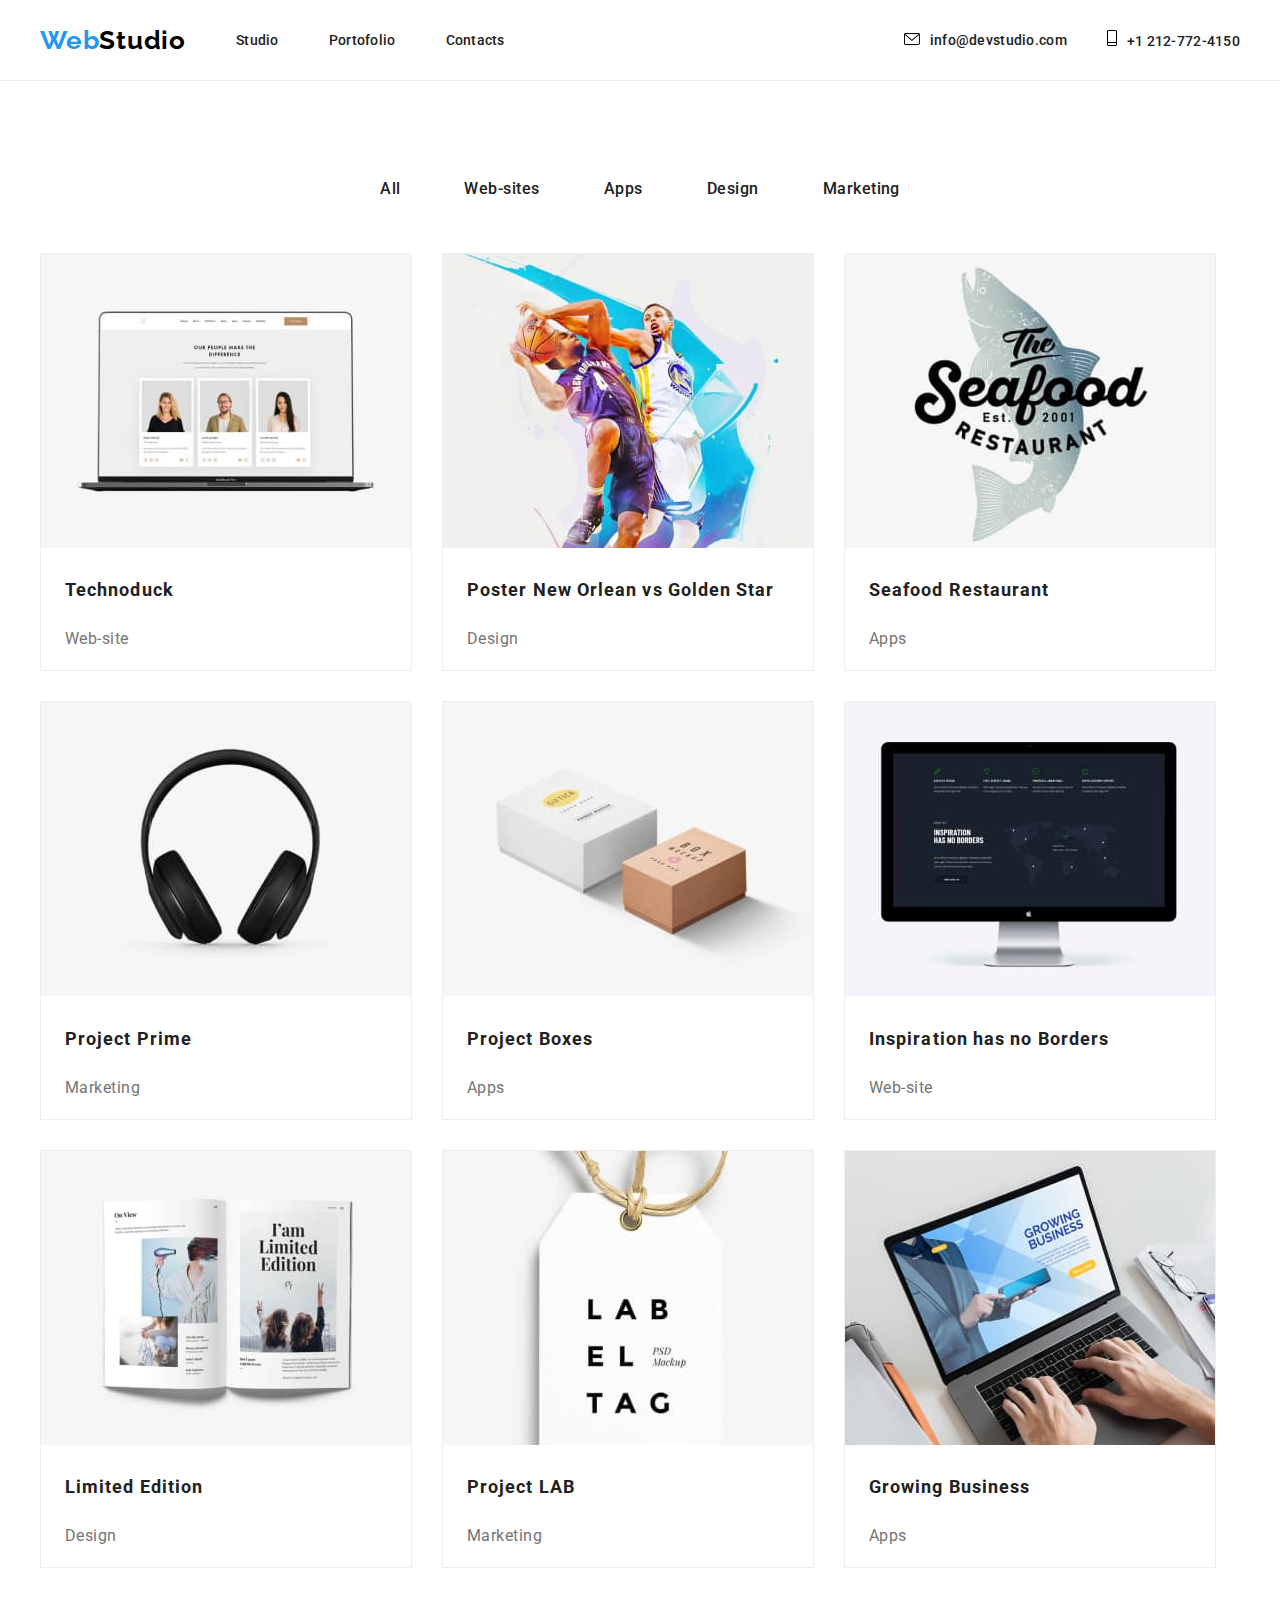
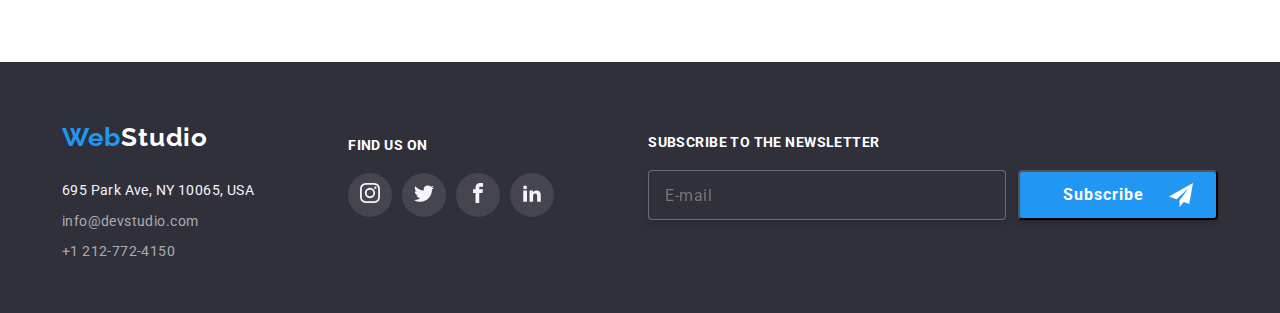
==== portofolio.html @ b328f58b "main" ====
<!DOCTYPE html>
<html>

<head lang="en">
  <meta charset="utf-8" />
  <title>Web Studio Homework Project</title>
  <link rel="stylesheet"
    href="https://cdnjs.cloudflare.com/ajax/libs/modern-normalize/1.0.0/modern-normalize.min.css" />
 <!-- <link rel="stylesheet" href="css/style.css" />-->
 <link rel="stylesheet" href="css/main.min.css" />
  <link rel="preconnect" href="https://fonts.googleapis.com">
  <link rel="preconnect" href="https://fonts.gstatic.com" crossorigin>
  <link href="https://fonts.googleapis.com/css2?family=Raleway:wght@700&family=Roboto:wght@400;500;700;900&display=swap"
    rel="stylesheet">
</head>

<body>
  <!--header section-->
  <header >
    <div class="header-container">
      <nav class="nav">       
        <ul class="navigation-list list">
          <li><a class="nav__web unstyled-link" href="https://www.edu.goit.global/ro/dashboard" target="_blank"
            rel="noreferrer noopener"><span class="color-web">Web</span><span class="color-studio-header">Studio</span>
          </a> </li>
          <li class="navigation-list__item "><a class=" navigation-list__item__style unstyled-link" href="index.html">Studio</a></li>
          <li class="navigation-list__item"><a class="curent-page navigation-list__item__style unstyled-link" href="portofolio.html">Portofolio</a></li>
          <li class="navigation-list__item"><a class="navigation-list__item__style unstyled-link" href="#">Contacts</a></li>
        </ul>
      </nav>
      <ul class="contacts list ">
        <li class="contacts__item"> <a class="contacts__link unstyled-link " href="mailto:info@devstudio.com"><svg class="contacts__svg" width="16" height="12">
              <use href="./images/icons.svg#icon-envelope-hover"></use>
            </svg>info@devstudio.com</a></li>
        <li class="contacts__item"><a class="contacts__link  unstyled-link" href="tel:+1212-772-4150"><svg class="contacts__svg" width="10" height="16">
              <use href="./images/icons.svg#icon-Vector"></use>
            </svg>+1 212-772-4150</a></li>
      </ul>
    </div>
  </header>
  <!--main section-->
  <main>
    <section class="cards"> 
      <ul class="button list">
        <li><button class="button__style" type="button"><span class="button__style__text">All</span></button>
        </li>
        <li><button class="button__style" type="button"><span class="button__style__text">Web-sites</span></button></li>
        <li><button class="button__style" type="button"><span class="button__style__text">Apps</span></button>
        </li>
        <li><button class="button__style" type="button"><span class="button__style__text">Design</span></button></li>
        <li><button class="button__style" type="button"><span class="button__style__text">Marketing</span></button></li>
      </ul>
      <ul class="cards-list list">
        <li class="card-box">
          <div class="card-box__img">
            <div class="overlay"><p>text</p></div>
          <img src="images/img(1).jpg" alt="Web site image"  /></div>          
          <h3 class="card-box__title">Technoduck</h3>
          <p class="card-box__search">Web-site</p>
        </li>
        <li class="card-box">
          <div class="card-box__img"><div class="overlay"><p>text</p></div>
          <img src="images/img(2).jpg" alt="Design image"  /></div>
          
          <h3 class="card-box__title">Poster New Orlean vs Golden Star</h3>
          <p class="card-box__search">Design</p>
        </li>
        <li class="card-box">
          <div class="card-box__img"><div class="overlay"><p>text</p></div>
          <img src="images/img(3).jpg" alt="App image" /></div>
          
          <h3 class="card-box__title">Seafood Restaurant</h3>
          <p class="card-box__search">Apps</p>
        </li>
        <li class="card-box">
          <div class="card-box__img"><div class="overlay"><p>text</p></div>
          <img src="images/img(4).jpg" alt="Marketing image" /></div>
          
          <h3 class="card-box__title">Project Prime</h3>
          <p class="card-box__search">Marketing</p>
        </li>
        <li class="card-box">
          <div class="card-box__img"><div class="overlay"><p>text</p></div>
          <img src="images/img(5).jpg" alt="App image" /></div>
          
          <h3 class="card-box__title">Project Boxes</h3>
          <p class="card-box__search">Apps</p>
        </li>
        <li class="card-box">
          <div class="card-box__img"><div class="overlay"><p>text</p></div>
          <img src="images/img(6).jpg" alt="Web site image"  /></div>
          
          <h3 class="card-box__title">Inspiration has no Borders</h3>
          <p class="card-box__search">Web-site</p>
        </li>
        <li class="card-box">
          <div class="card-box__img"><div class="overlay"><p>text</p></div>
          <img src="images/img(7).jpg" alt="Design image" /></div>
          
          <h3 class="card-box__title">Limited Edition</h3>
          <p class="card-box__search">Design</p>
        </li>
        <li class="card-box">
          <div class="card-box__img"><div class="overlay"><p>text</p></div>
          <img src="images/img(8).jpg" alt="Marketing image" /></div>
          
          <h3 class="card-box__title">Project LAB</h3>
          <p class="card-box__search">Marketing</p>
        </li>
        <li class="card-box">
          <div class="card-box__img"><div class="overlay"><p>text</p></div>
          <img src="images/img(9).jpg" alt="App image" /></div>
          
          <h3 class="card-box__title">Growing Business</h3>
          <p class="card-box__search">Apps</p>
        </li>
      </ul>
    </section>
    
  </main>
  <!--footer section-->
  <footer>
    <div class="footer">
      <div class="bottom-page">
        <a class="web-link-footer unstyled-link " href="https://www.edu.goit.global/ro/dashboard" target="_blank"
          rel="noreferrer noopener"><span class="color-web">Web</span><span class="color-studio-footer">Studio</span>
        </a>
        <address>
          <ul class="adress list">
            <li>
              <a class="adress__link unstyled-link"
                href="https://www.google.com/maps/place/695+Park+Ave,+New+York,+NY+10065,+Statele+Unite+ale+Americii/@40.7689034,-73.9672143,17z/data=!3m1!4b1!4m5!3m4!1s0x89c258ebe8836e8f:0xa007c44e7c4aa0eb!8m2!3d40.7688994!4d-73.9650256"
                target="_blank" rel="noreferrer noopener">695 Park Ave, NY 10065, USA
              </a>
            </li>
            <li>
              <a class="adress__contact-link unstyled-link" href="mailto:info@devstudio.com">info@devstudio.com</a>
            </li>
            <li><a class="adress__contact-link unstyled-link" href="tel:+1212-772-4150">+1 212-772-4150</a></li>
          </ul>
        </address>
      </div>
      <div class="find">
        <h3 class="find__title">FIND US ON</h3>
        <ul class=" social-media-footer list">
          <li class="social-media__icon social-media--icon-footer">
            <a href="#">
              <svg width="20" height="20" class="icon-color-footer">
                <use href="./images/icons.svg#icon-instagram"></use>
              </svg>
            </a>
          </li>
          <li class="social-media__icon social-media--icon-footer">
            <a href="#">
              <svg class="icon-color-footer" width="20" height="20">
                <use href="./images/icons.svg#icon-twitter"></use>
              </svg>
            </a>
          </li>
          <li class="social-media__icon social-media--icon-footer">
            <a href="#">
              <svg class="icon-color-footer" width="20" height="20">
                <use href="./images/icons.svg#icon-facebook"></use>
              </svg>
            </a>
          </li>
          <li class="social-media__icon social-media--icon-footer">
            <a href="#">
              <svg class="icon-color-footer " width="20" height="20">
                <use href="./images/icons.svg#icon-linkedin2"></use>
              </svg>
            </a>
          </li>
        </ul>
      </div>
      <div class="form-container">
        <form name="subscribe-form" class="footer-form">
          <label class="form-container__email">
            Subscribe to the newsletter
            <input class="form-container__email__input" type="text" name="E-mail" placeholder="E-mail">
          </label>
        </form>
        <button class="subscribe-button" type="submit">Subscribe <svg width="24" height="24">
            <use href="./images/icons.svg#icon-icon-send"></use>
          </svg></button>
      </div>
    </div>
  </footer>
</body>

</html>
---- css/style.css ----
:root {
  --text-color-bleu: #2196f3;
  --text-color-black: #212121;
  --text-color-gray: #757575;
  --background-white: #f5f4fa;
  --background-gray: #2f303a;
  --white-color: #ffffff;
}
body {
  font-family: "Roboto";
  font-style: normal;
  color: var(--text-color-black);
  margin: 0px;
  padding: 0px;
}

h1,
h2,
h3,
ul {
  padding: 0px;
  margin: 0px;
}

.list {
  list-style: none;
}

.unstyled-link {
  text-decoration: none;
}


/* header section */

.nav__web,
.web-link-footer {
  font-family: "Raleway";
  
  font-weight: 700;
  font-size: 26px;
  line-height: 31px;
  letter-spacing: 0.03em;
}
.nav__web{
  margin-right: 93px;
}
.color-web {
  color: var(--text-color-bleu);
}

.color-studio-header {
  color: rgba(0, 0, 0, 1);
}

.nav-list,
.navigation-list,
.contacts-list {
  display: flex;
  align-items: center;
}
.web-link-header {
  margin-right: 93px;
}
.navigation-list {
  position: relative;
  gap: 50px;
  flex-grow: 1;
}

.contacts-list {
  gap: 40px;
  margin-left: auto;
}

.contacts-list li a svg {
  margin-right: 10px;
}

.nav__list-item  a:hover
 {
  color: #2196f3;
  padding-bottom: 24px;
  border-bottom: 4px solid #2196f3;
  border-radius: 2px;
}

.nav__list-item ,
.contacts__link {
  font-weight: 500;
  font-size: 14px;
  line-height: 16px;
  letter-spacing: 0.02em;
  color: var(--text-color-black);
  transition: fill, color 250ms cubic-bezier(0.4, 0, 0.2, 1);
}

.contacts__link {
  color: var(--text-color-gray);
}

.contacts__link:hover,
.contacts__link:focus,
.contacts-list li:hover {
  color: var(--text-color-bleu);
  fill: var(--text-color-bleu);
}
 
.curent-page {
  padding-bottom: 24px;
  border-bottom: 4px solid #2196f3;
  border-radius: 2px;
}

.header-container {
  display: flex;
  position: relative;
  box-sizing: border-box;
  width: 1200px;
  height: 80px;
  background: var(--white-color);
  margin: auto;
}

header {
  border-bottom: 1px solid #ececec;
}

.modal {
  display: flex;
  background: rgba(0, 0, 0, 0.2);
  position: fixed;
  width: 100%;
  height: 100%;
  margin-top: 0px;
  z-index: 99;
  align-items: center;
  justify-content: center;
  opacity: 1;
  transition: opacity 250ms cubic-bezier(0.4, 0, 0.2, 1);
}

.modal__div {
  position: relative;
  width: 528px;
  height: 581px;
  background: #ffffff;
  box-shadow: 0px 1px 3px rgba(0, 0, 0, 0.12), 0px 1px 1px rgba(0, 0, 0, 0.14),
    0px 2px 1px rgba(0, 0, 0, 0.2);
  border-radius: 4px;
  z-index: 99;
  padding: 40px;
}

.is-hidden {
  visibility: hidden;
  opacity: 0;
  
}
.modal__button {
  position: absolute;
  display: flex;
  align-items: center;
  justify-content: center;
  top: 8px;
  right: 8px;
  width: 30px;
  height: 30px;
  background: #ffffff;
  border: 1px solid rgba(0, 0, 0, 0.1);
  border-radius: 50%; 
 
}
 
.modal__button:hover{
  border-color:var(--text-color-bleu);
  fill:var(--text-color-bleu);
  cursor: pointer;
}

.modal__button button {
  background: white;
  border: none;
}

.modal__title {
  font-weight: 700;
  font-size: $size2;
  line-height: 23px;
  text-align: center;
  letter-spacing: 0.03em;
  color: #212121;
}

.form-contact {
  display: flex;
  flex-direction: column;
  gap: 10px;
  margin-top: 12px;
  
}

.form__item {
  position: relative;
  display: flex;
  gap: 4px;
  flex-direction: column;
  font-weight: 400;
  font-size: 12px;
  line-height: 14px;
  letter-spacing: 0.01em;
  color: #757575;
  
}


.form__input:focus +.form__svg,
.form__input:focus,
.form__textarea:focus
{
  cursor: pointer; 
  border-color:var(--text-color-bleu);
  fill: var(--text-color-bleu);  
}

.form__input {
  outline: none;
  width: 448px;
  height: 40px;
  border: 1px solid rgba(33, 33, 33, 0.2);
  border-radius: 4px;
  padding-left: 35px;
  transition: border-color 250ms cubic-bezier(0.4, 0, 0.2, 1) ;
  cursor: default;
}
 
.form__svg {
  position: absolute;
  top: 30px;
  left: 15px;
  transition: fill 250ms cubic-bezier(0.4, 0, 0.2, 1) ; 
  fill: black;
}

.form__textarea {
  outline: none;
  font-family: "Roboto";
  font-style: normal;
  font-weight: 400;
  font-size: 12px;
  line-height: 14px;
  letter-spacing: 0.01em;
  color: rgba(117, 117, 117, 0.5);
  padding: 12px 16px 12px 16px;
  border: 1px solid rgba(33, 33, 33, 0.2);
  border-radius: 4px;
  width: 448px;
  height: 1$size2;
  resize: none;
  transition: border-color 250ms cubic-bezier(0.4, 0, 0.2, 1) ;
  cursor: default;
}
.checkbox-label {
  display: flex;
  gap:8px;
  align-items: center;
  margin: 10px 0px 20px 0px;
  font-family: "Roboto";
  font-style: normal;
  font-weight: 400;
  font-size: 14px;
  line-height: 24px;
  letter-spacing: 0.03em;
  color: #757575;
}
.checkbox-label a {
  color: rgba(33, 150, 243, 1);
}
.form-contact input[type="checkbox"]{
  display: none;
}
.replace__checkbox{
  display: flex;
  width: 16px;
  height: 15px;
  border-radius: 2px;
  border:2px solid  var(--text-color-black);
}
.form-contact input[type="checkbox"]:checked + .replace__checkbox{
  width: 16px;
  height: 15px;
  background-color:  var(--text-color-bleu);
  border-radius: 2px;
  border: none;
}

.submit-button {
  width: 200px;
  height: 50px;
  font-family: "Roboto";
  font-style: normal;
  font-weight: 700;
  font-size: 16px;
  line-height: 30px;
  display: flex;
  align-items: center;
  justify-content: center;
  letter-spacing: 0.06em;
  color: #ffffff;
  background: #2196f3;
  border: none;
  box-shadow: 0px 4px 4px rgba(0, 0, 0, 0.15);
  border-radius: 4px;
  margin: auto;
}




.cards {
  display: flex;
  box-sizing: border-box;
  width: 1200px;
  justify-content: center;
  flex-direction: column;
  margin: auto;
}

.button-list {
  display: flex;
  justify-content: center;
  margin: 94px 0 50px 0;
  gap: 8px;
}

.cards-list {
  display: flex;
  flex-wrap: wrap;
  gap: 30px;
  margin-bottom: 94px;
}

.cards-list li img {
  width: 370px;
  height: 294px;
}

.card-box {
  background: #ffffff;
  border: 1px solid #eeeeee;
  transition: box-shadow 250ms cubic-bezier(0.4, 0, 0.2, 1);
}
.card__img {
  position: relative;
  overflow: hidden;
}

.overlay {
  display: flex;
  align-items: center;
  justify-content: center;
  background: rgba(33, 150, 243, 0.9);
  height: 294px;
  width: 370px;
  position: absolute;
  transform: translateY(102%);
  transition: transform 250ms linear;
}

.card-box:hover .overlay {
  transform: translateY(0px);
}

.card-box:hover {
  cursor: pointer;
  border: 1px solid #eeeeee;
  box-shadow: 0px 1px 1px rgba(0, 0, 0, 0.12), 0px 4px 4px rgba(0, 0, 0, 0.06),
    1px 4px 6px rgba(0, 0, 0, 0.16);
}

.card__title {
  font-weight: 700;
  font-size: 18px;
  line-height: 36px;
  letter-spacing: 0.06em;
  color: #212121;
  margin: 20px 0 4px 24px;
}

.card__search {
  font-weight: 400;
  font-size: 16px;
  line-height: 30px;
  letter-spacing: 0.03em;
  color: #757575;
  margin-left: 24px;
}

/* diferent style for index*/
/*title section*/
.title-section {
  display: flex;
  box-sizing: border-box;
  flex-direction: column;
  height: 600px;
  margin: auto;
  justify-content: center;
  align-items: center;
  background: linear-gradient(rgba(0, 0, 0, 0.4), rgba(0, 0, 0, 0.4)),
    url("../images/background.jpg") no-repeat;
  background-size: cover;
}

.title__block {
  width: 696px;
  height: 1$size2;
  font-weight: 900;
  font-size: 44px;
  line-height: 60px;
  text-align: center;
  letter-spacing: 0.06em;
  text-transform: uppercase;
  color: var(--white-color);
  margin-bottom: 30px;
  font-family: "Roboto";
  font-style: normal;
}

.button-request {
  width: 200px;
  height: 50px;
  background: var(--text-color-bleu);
  box-shadow: 0px 4px 4px rgba(0, 0, 0, 0.15);
  border-radius: 4px;
  border: 0px;
}

.button-request span {
  font-weight: 700;
  font-size: 16px;
  line-height: 30px;
  letter-spacing: 0.06em;
  color: var(--white-color);
}

/*skills section*/
.skills__title {
  width: 270px;
  height: 16px;
  font-weight: 700;
  font-size: 14px;
  line-height: 16px;
  letter-spacing: 0.03em;
  text-transform: uppercase;
  color: #212121;
  margin-bottom: 10px;
}

.skills__description {
  width: 270px;
  height: 75px;
  font-weight: 400;
  font-size: 14px;
  line-height: 24px;
  letter-spacing: 0.03em;
  color: #757575;
}

.skills-list {
  display: flex;
  box-sizing: border-box;
  justify-content: center;
  gap: 30px;
  margin-top: 94px;
  background: var(--white-color);
}

.skills__icons {
  display: flex;
  box-sizing: border-box;
  width: 270px;
  height: 1$size2;
  background: var(--background-white);
  border-radius: 4px;
  align-items: center;
  justify-content: center;
  margin-bottom: 30px;
}

/*we do*/
.subtitle-section {
  font-weight: 700;
  font-size: 36px;
  line-height: 42px;
  text-align: center;
  letter-spacing: 0.03em;
  color: #212121;
  margin-bottom: 50px;
  margin-top: 94px;
}

.services {
  display: flex;
  flex-direction: column;
  box-sizing: border-box;
  width: 1200px;
  justify-items: center;
  margin: auto;
}

.team-list,
.services-list {
  display: flex;
  flex-direction: row;
  justify-content: center;
  gap: 30px;
  margin-bottom: 94px;
}

.services-list__item {
  position: relative;
}

.services-list__type {
  font-family: "Roboto";
  font-style: normal;
  font-weight: 700;
  font-size: 14px;
  line-height: 16px;
  text-align: center;
  letter-spacing: 0.03em;
  text-transform: uppercase;
  color: white;
}

.services-list__box {
  display: flex;
  position: absolute;
  top: 224px;
  width: 100%;
  height: 70px;
  background: rgba(47, 48, 58, 0.8);
  justify-content: center;
  align-items: center;
}

/*our team*/
.team {
  display: flex;
  box-sizing: border-box;
  height: 648px;
  flex-direction: column;
  background: var(--background-white);
  justify-content: center;
}

.team__person {
  font-weight: 500;
  font-size: 16px;
  line-height: 19px;
  text-align: center;
  letter-spacing: 0.03em;
  margin: 30px 0px 10px 0px;
}

.team__function{
  font-weight: 400;
  font-size: 16px;
  line-height: 19px;
  text-align: center;
  letter-spacing: 0.03em;
  color: #757575;
}
.social-media {
  display: flex;
  box-sizing: border-box;
  justify-content: center;
  margin-top: 16px;
  margin-bottom: 30px;
}
.social-media__list {
  display: flex;
  gap: 10px;
}
.social-media__icon__color {
  fill: #afb1b8;
  transition: fill 250ms cubic-bezier(0.4, 0, 0.2, 1);
}

.social-media__icon {
  display: flex;
  width: 44px;
  height: 44px;
  border-radius: 50%;
  align-items: center;
  justify-content: center;
  background-color: var(--white-color);
  transition: background-color 250ms cubic-bezier(0.4, 0, 0.2, 1);
}
.social-media__icon__color:hover,
.social-media__icon:hover {
  fill: var(--white-color);
  background: var(--text-color-bleu);
}
.team-card {
  box-sizing: border-box;
  background: #ffffff;
  box-shadow: 0px 1px 3px rgba(0, 0, 0, 0.12), 0px 1px 1px rgba(0, 0, 0, 0.14),
    0px 2px 1px rgba(0, 0, 0, 0.2);
  border-radius: 0px 0px 4px 4px;
}
/*regular customers*/
.customers {
  display: flex;
  box-sizing: border-box;
  flex-direction: column;
  align-items: center;
  justify-items: center;
  gap: 50px;
  margin-bottom: 94px;
}

.customers-icons {
  display: flex;
  gap: 30px;
}
.customers__list {
  display: flex;
  width: 170px;
  height: 92px;
  border: 1px solid #afb1b8;
  border-radius: 4px;
  align-items: center;
  justify-content: center;
}

.customers-icon__color {
  fill: #afb1b8;
  transition: fill 250ms cubic-bezier(0.4, 0, 0.2, 1);
}

.customers__list:hover {
  border: 1px solid #2196f3;
  cursor: pointer;
}

.customers-icon__color:hover {
  fill: var(--text-color-bleu);
}

.icon-customers-list {
  fill: #2196f3;
}

/*button section*/
.button__style {
  background-color: var(--background-white);
  border: none;
  border-radius: 4px;
  transition: background-color, 250ms cubic-bezier(0.4, 0, 0.2, 1);
}

.button__text {
  font-family: "Roboto";
  font-style: normal;
  font-weight: 500;
  font-size: 16px;
  line-height: 26px;
  text-align: center;
  letter-spacing: 0.03em;
  padding: 6px 22px 6px 22px;
  color: #212121;
  transition: color, 250ms cubic-bezier(0.4, 0, 0.2, 1);
}

.button__style:hover {
  cursor: pointer;
  background-color: var(--text-color-bleu);
  box-shadow: 0px 3px 1px rgba(0, 0, 0, 0.1), 0px 1px 2px rgba(0, 0, 0, 0.08),
    0px 2px 2px rgba(0, 0, 0, 0.12);
  border-radius: 4px;
}

.button__style:hover > .button__text {
  color: var(--background-white);
}

/* image section */
.card__title {
  font-weight: 700;
  font-size: 18px;
  line-height: 36px;
  letter-spacing: 0.06em;
}

.card__search {
  font-size: 16px;
  line-height: 30px;
  letter-spacing: 0.03em;
  color: var(--text-color-gray);
}

/* footer section */
footer {
  background-color: #2f303a;
}

.bottom-page {
  display: flex;
  flex-direction: column;
  height: 251px;
}

.color-studio-footer,
.adress__link {
  color: var(--background-white);
}

.adress__link {
  font-style: normal;
  font-size: 14px;
  line-height: 16px;
  letter-spacing: 0.03em;
}

.contact__link {
  font-style: normal;
  font-size: 14px;
  line-height: 16px;
  letter-spacing: 0.03em;
  color: #ffffff99;
}

.web-link-footer {
  margin: 60px 0px 28px 0px;
}

.adress {
  display: flex;
  flex-direction: column;
  gap: 12px;
}

.footer {
  display: flex;
  position: relative;
  box-sizing: border-box;
  gap: 94px;
  justify-content: center;
}

.find-container {
  display: flex;
  flex-direction: column;
  gap: $size2;
  justify-content: left;
  margin: 75px 0px 96px 0px;
}
.find__title {
  font-weight: 700;
  font-size: 14px;
  line-height: 16px;
  letter-spacing: 0.03em;
  text-transform: uppercase;
  color: #ffffff;
}
.social-media-footer {
  display: flex;
  gap: 10px;
}

.social-media--icon-footer {
  background: rgba(255, 255, 255, 0.1);
  transition: background, 250ms cubic-bezier(0.4, 0, 0.2, 1);
}

.icon-color-footer {
  fill: var(--white-color);
}

.form-container {
  display: flex;
  gap: 12px;
}
.subscribe-button {
  margin-left: 0px;
}
.footer__email {
  display: flex;
  flex-direction: column;
  gap: $size2;
  margin-top: 72px;
  font-family: "Roboto";
  font-style: normal;
  font-weight: 700;
  font-size: 14px;
  line-height: 16px;
  letter-spacing: 0.03em;
  text-transform: uppercase;
  color: #ffffff;
}
.footer__input {
  width: 358px;
  height: 50px;
  font-family: "Roboto";
  font-style: normal;
  font-weight: 400;
  font-size: 16px;
  line-height: $size2;
  display: flex;
  align-items: center;
  letter-spacing: 0.03em;
  color: rgba(255, 255, 255, 0.6);
  background: #2f303a;
  border: 1px solid rgba(255, 255, 255, 0.3);
  filter: drop-shadow(0px 4px 4px rgba(0, 0, 0, 0.15));
  border-radius: 4px;
  padding: 16px;
  transition: border 250ms cubic-bezier(0.4, 0, 0.2, 1);
}   

.footer__input:hover,
.footer__input:focus
{
  border: 2px solid rgb(6, 100, 241);
  cursor: pointer;
}

.subscribe-button {
  display: flex;
  gap: 25px;
  align-items: center;
  width: 200px;
  height: 50px;
  margin-top: 108px;
  background: #2196f3;
  box-shadow: 0px 4px 4px rgba(0, 0, 0, 0.15);
  border-radius: 4px;
  font-family: "Roboto";
  font-style: normal;
  font-weight: 700;
  font-size: 16px;
  line-height: 30px;
  text-align: center;
  letter-spacing: 0.06em;
  color: #ffffff;
  padding-left: 43px;
  transition: box-shadow 2s cubic-bezier(0.4, 0, 0.2, 1);
}

.subscribe-button:hover{
  cursor: pointer;
  box-shadow: 4px 6px 8px rgba(248, 6, 6, 0.15);
}
---- css/main.min.css ----
.header-container{display:flex;height:80px;background:#fff;justify-content:space-between}.nav__web{font-family:"Raleway";font-style:normal;font-weight:700;font-size:26px;line-height:31px;letter-spacing:.03em}.color-web{color:#2196f3}.color-studio-header{color:#000}.nav,.navigation-list,.contacts{display:flex;align-items:center}.navigation-list{gap:50px}.navigation-list__item a:hover{color:#2196f3;padding-bottom:24px;border-bottom:4px solid #2196f3;border-radius:2px}.contacts{gap:40px}.contacts__svg{margin-right:10px}.contacts__link{color:#212121}.contacts__link:hover,.contacts__link__item:hover{color:#2196f3;fill:#2196f3}.navigation-list__item__style,.contacts__link{font-weight:500;font-size:14px;line-height:16px;letter-spacing:.02em;color:#212121;transition:fill,color 250ms cubic-bezier(0.4, 0, 0.2, 1)}.curent-page::after{content:"";padding-bottom:24px;border-bottom:4px solid #2196f3;border-radius:2px}header{border-bottom:1px solid #ececec}.modal{display:flex;background:rgba(0,0,0,.2);position:fixed;width:100%;height:100%;margin-top:0px;z-index:99;align-items:center;justify-content:center;opacity:1;transition:opacity 250ms cubic-bezier(0.4, 0, 0.2, 1)}.modal__div{position:relative;width:528px;height:581px;background:#fff;box-shadow:0px 1px 3px rgba(0,0,0,.12),0px 1px 1px rgba(0,0,0,.14),0px 2px 1px rgba(0,0,0,.2);border-radius:4px;z-index:99;padding:40px}.modal__title{font-weight:700;font-size:20px;line-height:23px;text-align:center;letter-spacing:.03em;color:#212121}.modal__button{position:absolute;display:flex;align-items:center;justify-content:center;top:8px;right:8px;width:30px;height:30px;background:#fff;border:1px solid rgba(0,0,0,.1);border-radius:50%}.modal__button:hover{border-color:#2196f3;fill:#2196f3;cursor:pointer}.modal__close{background:#fff;border:none}.is-hidden{visibility:hidden;opacity:0}.form{display:flex;flex-direction:column;gap:10px;margin-top:12px}.form__item{position:relative;display:flex;gap:4px;flex-direction:column;font-weight:400;font-size:12px;line-height:14px;letter-spacing:.01em;color:#2f303a}.form__input:focus+.form__svg,.form__input:focus,.form__textarea:focus{cursor:pointer;border-color:#2196f3;fill:#2196f3}.form__input{outline:none;width:448px;height:40px;border:1px solid rgba(33,33,33,.2);border-radius:4px;padding-left:35px;transition:border-color 250ms cubic-bezier(0.4, 0, 0.2, 1);cursor:default}.form__svg{position:absolute;top:30px;left:15px;transition:fill 250ms cubic-bezier(0.4, 0, 0.2, 1);fill:#000}.form__textarea{outline:none;font-family:"Roboto";font-weight:400;font-size:12px;line-height:14px;letter-spacing:.01em;color:rgba(117,117,117,.5);padding:12px 16px 12px 16px;border:1px solid rgba(33,33,33,.2);border-radius:4px;width:448px;height:1 50px;resize:none;transition:border-color 250ms cubic-bezier(0.4, 0, 0.2, 1);cursor:default}.checkbox-label{display:flex;gap:8px;align-items:center;margin:10px 0px 20px 0px;font-weight:400;font-size:14px;line-height:24px;letter-spacing:.03em;color:#2f303a}.checkbox-label__link{color:#2196f3}.checkbox-label__input[type=checkbox]{display:none}.checkbox-label__replace{display:flex;width:16px;height:15px;border-radius:2px;border:2px solid #212121}.checkbox-label__input[type=checkbox]:checked+.checkbox-label__replace{width:16px;height:15px;background-color:#2196f3;border-radius:2px;border:none}.submit-button{width:200px;height:50px;font-weight:700;font-size:16px;line-height:30px;display:flex;align-items:center;justify-content:center;letter-spacing:.06em;color:#fff;background:#2196f3;border:none;box-shadow:0px 4px 4px rgba(0,0,0,.15);border-radius:4px;margin:auto}.title-section-background{display:flex;background:linear-gradient(rgba(0, 0, 0, 0.4), rgba(0, 0, 0, 0.4)),url("../images/background.jpg") no-repeat;background-size:cover;height:600px;align-items:center}.title-section{display:flex;flex-direction:column;align-items:center;gap:30px;align-items:center}.title-section__block{width:696px;font-weight:900;font-size:44px;line-height:60px;text-align:center;letter-spacing:.06em;text-transform:uppercase;color:#fff}.button-request{width:200px;height:50px;background:#2196f3;box-shadow:0px 4px 4px rgba(0,0,0,.15);border-radius:4px;border:0px}.button-request span{font-weight:700;font-size:16px;line-height:30px;letter-spacing:.06em;color:#fff}.skills{display:flex;justify-content:center;gap:30px;margin-top:94px;background:#fff}.skills__title{width:270px;height:16px;font-weight:700;font-size:14px;line-height:16px;letter-spacing:.03em;text-transform:uppercase;color:#212121;margin-bottom:10px}.skills__description{width:270px;height:75px;font-weight:400;font-size:14px;line-height:24px;letter-spacing:.03em;color:#2f303a}.skills__icons{display:flex;width:270px;height:120px;background:#f5f4fa;border-radius:4px;align-items:center;justify-content:center;margin-bottom:30px}.subtitle-section{font-weight:700;font-size:36px;line-height:42px;text-align:center;letter-spacing:.03em;color:#212121;margin-bottom:50px;margin-top:94px}.services-list{display:flex;flex-direction:row;justify-content:center;gap:30px;margin-bottom:94px}.services-list__item{position:relative}.services-list__type{font-weight:700;font-size:14px;line-height:16px;text-align:center;letter-spacing:.03em;text-transform:uppercase;color:#fff}.services-list__box{display:flex;position:absolute;top:224px;width:100%;height:70px;background:rgba(47,48,58,.8);justify-content:center;align-items:center}.our-team{display:flex;height:648px;flex-direction:column;background:#f5f4fa;justify-content:center}.team{display:flex;flex-direction:row;justify-content:center;gap:30px;margin-bottom:94px}.team__card{background:#fff;box-shadow:0px 1px 3px rgba(0,0,0,.12),0px 1px 1px rgba(0,0,0,.14),0px 2px 1px rgba(0,0,0,.2);border-radius:0px 0px 4px 4px}.team__card__person{font-weight:500;font-size:16px;line-height:19px;text-align:center;letter-spacing:.03em;margin:30px 0px 10px 0px}.team__card__function{font-weight:400;font-size:16px;line-height:19px;text-align:center;letter-spacing:.03em;color:#2f303a}.social-media{display:flex;justify-content:center;margin-top:16px;margin-bottom:30px}.social-media__list{display:flex;gap:10px}.social-media__icon{display:flex;width:44px;height:44px;border-radius:50%;align-items:center;justify-content:center;background-color:#fff;transition:background-color 250ms cubic-bezier(0.4, 0, 0.2, 1)}.social-media__icon__color{fill:#afb1b8;transition:fill 250ms cubic-bezier(0.4, 0, 0.2, 1)}.social-media__icon__color:hover,.social-media__icon:hover{fill:#fff;background:#2196f3}.customers-section{display:flex;flex-direction:column;align-items:center;justify-items:center;gap:50px;margin-bottom:94px}.customers{display:flex;gap:30px}.customers__list{display:flex;width:170px;height:92px;border:1px solid #afb1b8;border-radius:4px;align-items:center;justify-content:center}.customers__icon{fill:#afb1b8;transition:fill 250ms cubic-bezier(0.4, 0, 0.2, 1)}.customers__list:hover{border:1px solid #2196f3;cursor:pointer}.customers .customers__icon:hover{fill:#2196f3}footer{background-color:#2f303a}.footer{display:flex;position:relative;gap:94px;justify-content:center}.bottom-page{display:flex;flex-direction:column;height:251px}.web-link-footer{font-family:"Raleway";font-weight:700;font-size:26px;line-height:31px;letter-spacing:.03em;margin:60px 0px 28px 0px}.color-studio-footer,.adress__link{color:#fff}.adress{display:flex;flex-direction:column;gap:12px}.adress__link{font-style:normal;font-size:14px;line-height:16px;letter-spacing:.03em;color:#f5f4fa}.adress__contact-link{font-style:normal;font-size:14px;line-height:16px;letter-spacing:.03em;color:rgba(255,255,255,.6)}.find{display:flex;flex-direction:column;gap:20px;justify-content:left;margin:75px 0px 96px 0px}.find__title{font-weight:700;font-size:14px;line-height:16px;letter-spacing:.03em;text-transform:uppercase;color:#fff}.social-media-footer{display:flex;gap:10px}.social-media--icon-footer{background:rgba(255,255,255,.1);transition:background,250ms cubic-bezier(0.4, 0, 0.2, 1)}.icon-color-footer{fill:#f5f4fa}.form-container{display:flex;gap:12px}.form-container__email{display:flex;flex-direction:column;gap:20px;margin-top:72px;font-weight:700;font-size:14px;line-height:16px;letter-spacing:.03em;text-transform:uppercase;color:#fff}.form-container__email__input{width:358px;height:50px;font-weight:400;font-size:16px;line-height:20px;display:flex;align-items:center;letter-spacing:.03em;color:rgba(255,255,255,.6);background:#2f303a;border:1px solid rgba(255,255,255,.3);filter:drop-shadow(0px 4px 4px rgba(0, 0, 0, 0.15));border-radius:4px;padding:16px;transition:border 250ms cubic-bezier(0.4, 0, 0.2, 1)}.form-container__email__input:hover{border:2px solid #0664f1;cursor:pointer}.subscribe-button{display:flex;gap:25px;align-items:center;width:200px;height:50px;margin-left:0px;margin-top:108px;background:#2196f3;box-shadow:0px 4px 4px rgba(0,0,0,.15);border-radius:4px;font-weight:700;font-size:16px;line-height:30px;text-align:center;letter-spacing:.06em;color:#fff;padding-left:43px;transition:box-shadow 250ms cubic-bezier(0.4, 0, 0.2, 1)}.subscribe-button:hover{cursor:pointer;box-shadow:4px 6px 8px rgba(248,6,6,.15)}.cards{display:flex;box-sizing:border-box;width:1200px;justify-content:center;flex-direction:column;margin:auto}.button{display:flex;justify-content:center;margin:94px 0 50px 0;gap:8px}.button__style{background-color:#fff;border:none;border-radius:4px;transition:background-color,250ms cubic-bezier(0.4, 0, 0.2, 1)}.button__style__text{font-weight:500;font-size:16px;line-height:26px;text-align:center;letter-spacing:.03em;padding:6px 22px 6px 22px;color:#212121;transition:color,250ms cubic-bezier(0.4, 0, 0.2, 1)}.button__style:hover{cursor:pointer;background-color:#2196f3;box-shadow:0px 3px 1px rgba(0,0,0,.1),0px 1px 2px rgba(0,0,0,.08),0px 2px 2px rgba(0,0,0,.12);border-radius:4px}.button .button__style:hover>.button__style__text{color:#fff}.cards-list{display:flex;flex-wrap:wrap;gap:30px;margin-bottom:94px}.cards-list li img{width:370px;height:294px}.card-box{background:#fff;border:1px solid #eee;transition:box-shadow 250ms cubic-bezier(0.4, 0, 0.2, 1)}.card-box__img{position:relative;overflow:hidden}.card-box__title{font-weight:700;font-size:18px;line-height:36px;letter-spacing:.06em;color:#212121;margin:20px 0 4px 24px}.card-box__search{font-weight:400;font-size:16px;line-height:30px;letter-spacing:.03em;color:#757575;margin-left:24px}.overlay{display:flex;align-items:center;justify-content:center;background:rgba(33,150,243,.9);height:294px;width:370px;position:absolute;transform:translateY(102%);transition:transform 250ms linear}.card-box:hover .overlay{transform:translateY(0px)}.card-box:hover{cursor:pointer;border:1px solid #eee;box-shadow:0px 1px 1px rgba(0,0,0,.12),0px 4px 4px rgba(0,0,0,.06),1px 4px 6px rgba(0,0,0,.16)}body{font-family:"Roboto";font-style:normal;color:#212121;margin:0px;padding:0px}h1,h2,h3,ul{padding:0px;margin:0px}.list{list-style:none}.unstyled-link{text-decoration:none}.header-container,.title-section,.skills-section,.services,.our-team,.customers-section,.footer{width:1200px;margin:0 auto}/*# sourceMappingURL=main.min.css.map */
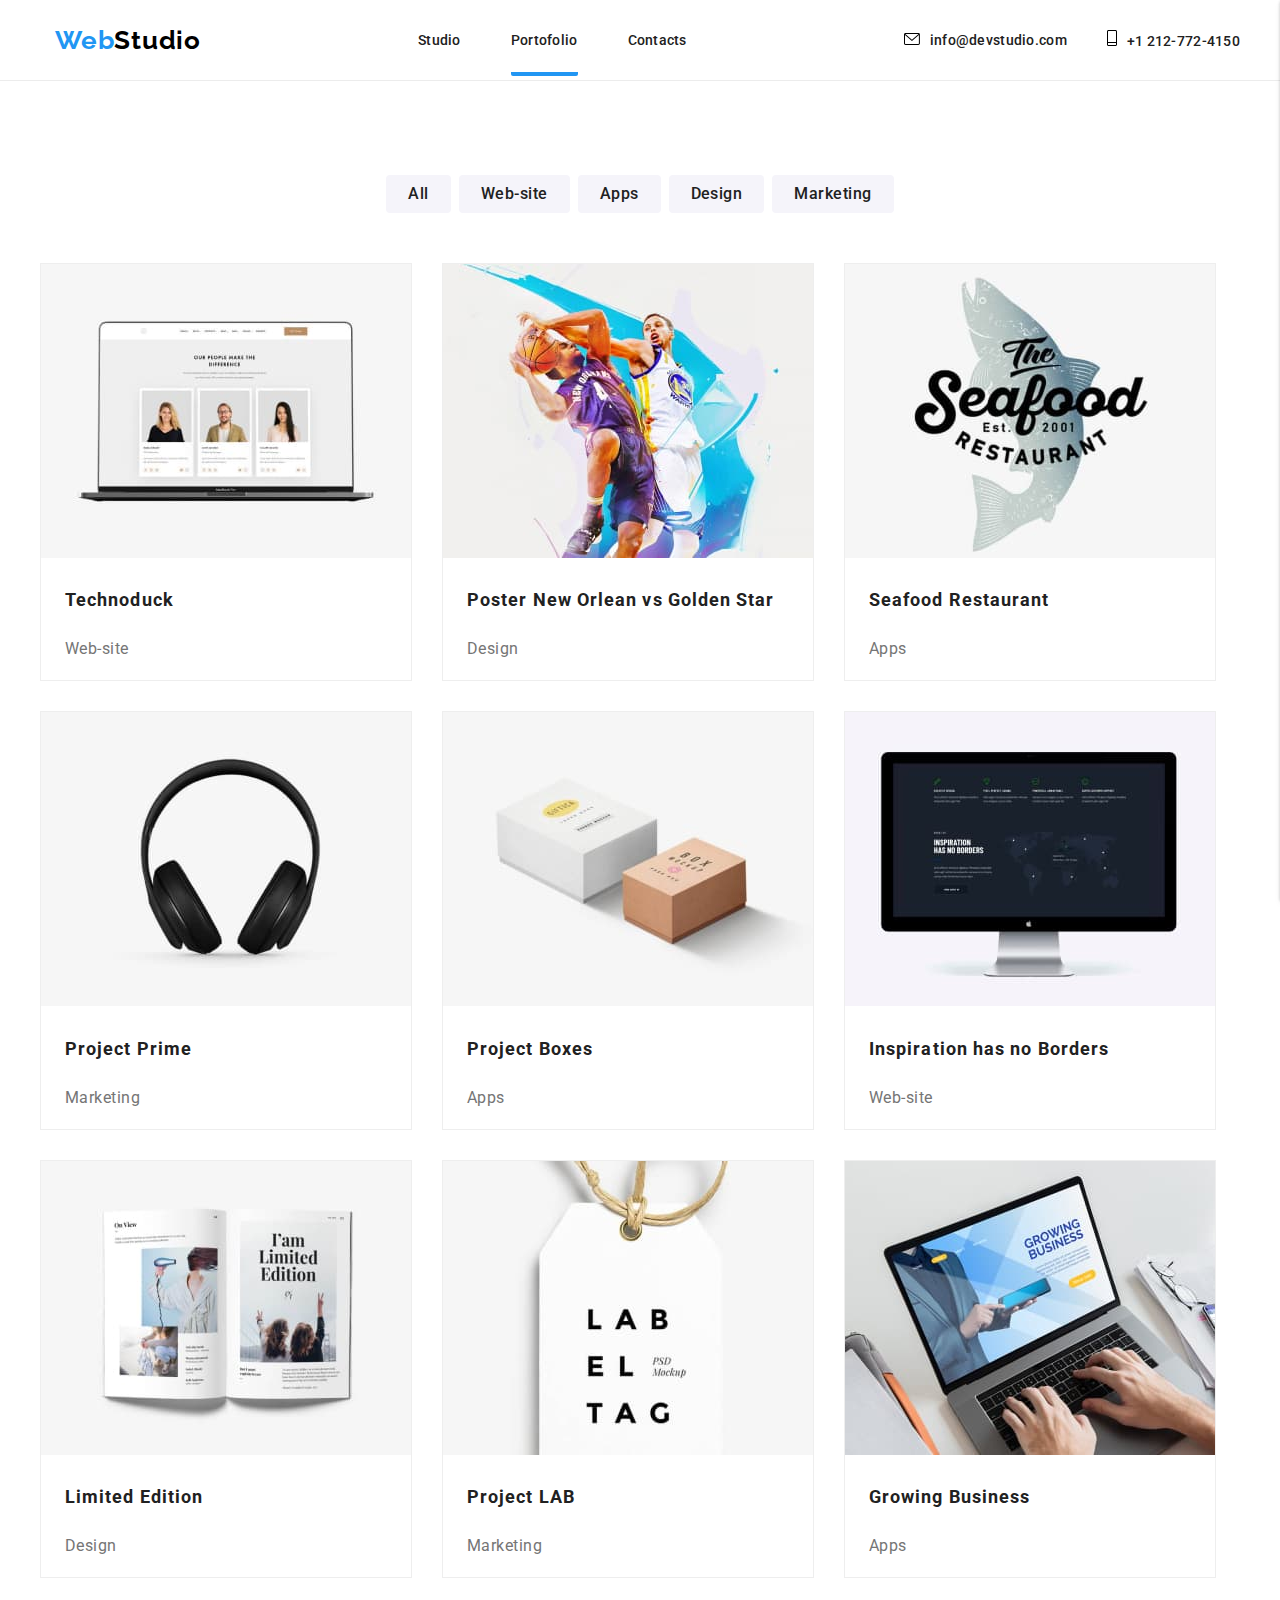
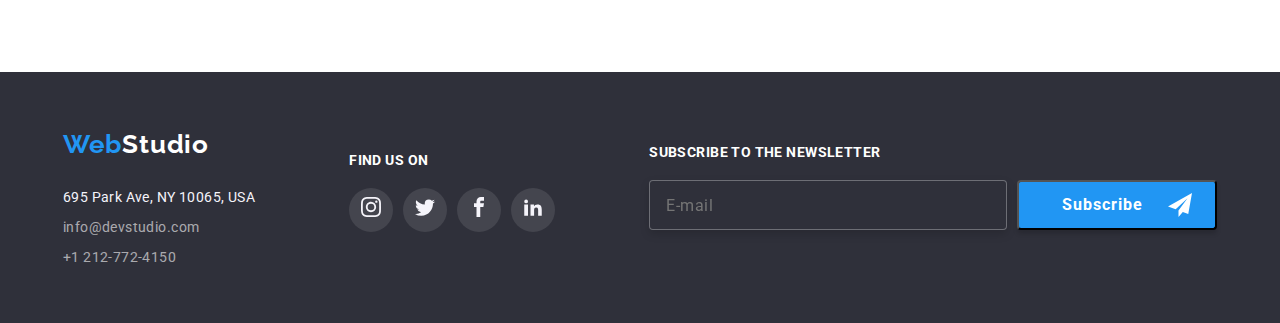
==== commit a1eded72: "main" ====
--- a/portofolio.html
+++ b/portofolio.html
@@ -3,48 +3,61 @@
 
 <head lang="en">
   <meta charset="utf-8" />
+  <meta name="viewport" content="width=device-width, initial-scale=1.0" />
   <title>Web Studio Homework Project</title>
   <link rel="stylesheet"
     href="https://cdnjs.cloudflare.com/ajax/libs/modern-normalize/1.0.0/modern-normalize.min.css" />
- <!-- <link rel="stylesheet" href="css/style.css" />-->
- <link rel="stylesheet" href="css/main.min.css" />
+  <!-- <link rel="stylesheet" href="css/style.css" />-->
+  <link rel="stylesheet" href="css/main.min.css" />
   <link rel="preconnect" href="https://fonts.googleapis.com">
   <link rel="preconnect" href="https://fonts.gstatic.com" crossorigin>
   <link href="https://fonts.googleapis.com/css2?family=Raleway:wght@700&family=Roboto:wght@400;500;700;900&display=swap"
     rel="stylesheet">
 </head>
 
-<body>
+<body class="portofolio-page">
   <!--header section-->
-  <header >
+  <header>
     <div class="header-container">
-      <nav class="nav">       
+      <a class="nav__web unstyled-link" href="https://www.edu.goit.global/ro/dashboard" target="_blank"
+        rel="noreferrer noopener"><span class="color-web">Web</span><span class="color-studio-header">Studio</span>
+      </a>
+      <nav class="nav menu">
         <ul class="navigation-list list">
-          <li><a class="nav__web unstyled-link" href="https://www.edu.goit.global/ro/dashboard" target="_blank"
-            rel="noreferrer noopener"><span class="color-web">Web</span><span class="color-studio-header">Studio</span>
-          </a> </li>
-          <li class="navigation-list__item "><a class=" navigation-list__item__style unstyled-link" href="index.html">Studio</a></li>
-          <li class="navigation-list__item"><a class="curent-page navigation-list__item__style unstyled-link" href="portofolio.html">Portofolio</a></li>
-          <li class="navigation-list__item"><a class="navigation-list__item__style unstyled-link" href="#">Contacts</a></li>
+          <li class="navigation-list__item "><a class=" navigation-list__item__style unstyled-link"
+              href="index.html">Studio</a></li>
+          <li class="navigation-list__item"><a class="curent-page navigation-list__item__style unstyled-link"
+              href="portofolio.html">Portofolio</a></li>
+          <li class="navigation-list__item"><a class="navigation-list__item__style unstyled-link" href="#">Contacts</a>
+          </li>
         </ul>
       </nav>
-      <ul class="contacts list ">
-        <li class="contacts__item"> <a class="contacts__link unstyled-link " href="mailto:info@devstudio.com"><svg class="contacts__svg" width="16" height="12">
+      <ul class="contacts list menu">
+        <li class="contacts__item"> <a class="contacts__link unstyled-link " href="mailto:info@devstudio.com"><svg
+              class="contacts__svg" width="16" height="12">
               <use href="./images/icons.svg#icon-envelope-hover"></use>
             </svg>info@devstudio.com</a></li>
-        <li class="contacts__item"><a class="contacts__link  unstyled-link" href="tel:+1212-772-4150"><svg class="contacts__svg" width="10" height="16">
+        <li class="contacts__item"><a class="contacts__link  unstyled-link" href="tel:+1212-772-4150"><svg
+              class="contacts__svg" width="10" height="16">
               <use href="./images/icons.svg#icon-Vector"></use>
             </svg>+1 212-772-4150</a></li>
       </ul>
+      <button class="menu-toggle js-open-menu" aria-expanded="false" aria-controls="mobile-menu">
+        <svg width="24" height="24" fill="currentColor" viewBox="0 0 20 20" xmlns="http://www.w3.org/2000/svg">
+          <path fill-rule="evenodd"
+            d="M3 5a1 1 0 011-1h12a1 1 0 110 2H4a1 1 0 01-1-1zM3 10a1 1 0 011-1h12a1 1 0 110 2H4a1 1 0 01-1-1zM3 15a1 1 0 011-1h12a1 1 0 110 2H4a1 1 0 01-1-1z"
+            clip-rule="evenodd"></path>
+        </svg>
+      </button>
     </div>
   </header>
   <!--main section-->
   <main>
-    <section class="cards"> 
+    <section class="cards">
       <ul class="button list">
         <li><button class="button__style" type="button"><span class="button__style__text">All</span></button>
         </li>
-        <li><button class="button__style" type="button"><span class="button__style__text">Web-sites</span></button></li>
+        <li><button class="button__style" type="button"><span class="button__style__text">Web-site</span></button></li>
         <li><button class="button__style" type="button"><span class="button__style__text">Apps</span></button>
         </li>
         <li><button class="button__style" type="button"><span class="button__style__text">Design</span></button></li>
@@ -53,71 +66,138 @@
       <ul class="cards-list list">
         <li class="card-box">
           <div class="card-box__img">
-            <div class="overlay"><p>text</p></div>
-          <img src="images/img(1).jpg" alt="Web site image"  /></div>          
+            <div class="overlay">
+              <p>text</p>
+            </div>
+            <img class="img__size" src="images/img(1).jpg" alt="Web site image" />
+          </div>
           <h3 class="card-box__title">Technoduck</h3>
           <p class="card-box__search">Web-site</p>
         </li>
         <li class="card-box">
-          <div class="card-box__img"><div class="overlay"><p>text</p></div>
-          <img src="images/img(2).jpg" alt="Design image"  /></div>
-          
+          <div class="card-box__img">
+            <div class="overlay">
+              <p>text</p>
+            </div>
+            <img class="img__size" src="images/img(2).jpg" alt="Design image" />
+          </div>
+
           <h3 class="card-box__title">Poster New Orlean vs Golden Star</h3>
           <p class="card-box__search">Design</p>
         </li>
         <li class="card-box">
-          <div class="card-box__img"><div class="overlay"><p>text</p></div>
-          <img src="images/img(3).jpg" alt="App image" /></div>
-          
+          <div class="card-box__img">
+            <div class="overlay">
+              <p>text</p>
+            </div>
+            <img class="img__size" src="images/img(3).jpg" alt="App image" />
+          </div>
+
           <h3 class="card-box__title">Seafood Restaurant</h3>
           <p class="card-box__search">Apps</p>
         </li>
         <li class="card-box">
-          <div class="card-box__img"><div class="overlay"><p>text</p></div>
-          <img src="images/img(4).jpg" alt="Marketing image" /></div>
-          
+          <div class="card-box__img">
+            <div class="overlay">
+              <p>text</p>
+            </div>
+            <img class="img__size" src="images/img(4).jpg" alt="Marketing image" />
+          </div>
+
           <h3 class="card-box__title">Project Prime</h3>
           <p class="card-box__search">Marketing</p>
         </li>
         <li class="card-box">
-          <div class="card-box__img"><div class="overlay"><p>text</p></div>
-          <img src="images/img(5).jpg" alt="App image" /></div>
-          
+          <div class="card-box__img">
+            <div class="overlay">
+              <p>text</p>
+            </div>
+            <img class="img__size" src="images/img(5).jpg" alt="App image" />
+          </div>
+
           <h3 class="card-box__title">Project Boxes</h3>
           <p class="card-box__search">Apps</p>
         </li>
         <li class="card-box">
-          <div class="card-box__img"><div class="overlay"><p>text</p></div>
-          <img src="images/img(6).jpg" alt="Web site image"  /></div>
-          
+          <div class="card-box__img">
+            <div class="overlay">
+              <p>text</p>
+            </div>
+            <img class="img__size" src="images/img(6).jpg" alt="Web site image" />
+          </div>
+
           <h3 class="card-box__title">Inspiration has no Borders</h3>
           <p class="card-box__search">Web-site</p>
         </li>
         <li class="card-box">
-          <div class="card-box__img"><div class="overlay"><p>text</p></div>
-          <img src="images/img(7).jpg" alt="Design image" /></div>
-          
+          <div class="card-box__img">
+            <div class="overlay">
+              <p>text</p>
+            </div>
+            <img class="img__size" src="images/img(7).jpg" alt="Design image" />
+          </div>
+
           <h3 class="card-box__title">Limited Edition</h3>
           <p class="card-box__search">Design</p>
         </li>
         <li class="card-box">
-          <div class="card-box__img"><div class="overlay"><p>text</p></div>
-          <img src="images/img(8).jpg" alt="Marketing image" /></div>
-          
+          <div class="card-box__img">
+            <div class="overlay">
+              <p>text</p>
+            </div>
+            <img class="img__size" src="images/img(8).jpg" alt="Marketing image" />
+          </div>
+
           <h3 class="card-box__title">Project LAB</h3>
           <p class="card-box__search">Marketing</p>
         </li>
         <li class="card-box">
-          <div class="card-box__img"><div class="overlay"><p>text</p></div>
-          <img src="images/img(9).jpg" alt="App image" /></div>
-          
+          <div class="card-box__img">
+            <div class="overlay">
+              <p>text</p>
+            </div>
+            <img class="img__size" src="images/img(9).jpg" alt="App image" />
+          </div>
+
           <h3 class="card-box__title">Growing Business</h3>
           <p class="card-box__search">Apps</p>
         </li>
       </ul>
     </section>
-    
   </main>
+  <div class="menu-container js-menu-container" id="mobile-menu">
+    <button class="menu-toggle js-close-menu">
+      <svg fill="currentColor" viewBox="0 0 20 20" xmlns="http://www.w3.org/2000/svg" width="24" height="24">
+        <path fill-rule="evenodd"
+          d="M4.293 4.293a1 1 0 011.414 0L10 8.586l4.293-4.293a1 1 0 111.414 1.414L11.414 10l4.293 4.293a1 1 0 01-1.414 1.414L10 11.414l-4.293 4.293a1 1 0 01-1.414-1.414L8.586 10 4.293 5.707a1 1 0 010-1.414z"
+          clip-rule="evenodd"></path>
+      </svg>
+    </button>
+
+    <ul class="mobile-list list">
+      <li class="mobile-list__item "><a class="unstyled-link" href="index.html">Studio</a>
+      </li>
+      <li class="mobile-list__item"><a class="unstyled-link" href="portofolio.html">Portofolio</a></li>
+      <li class="mobile-list__item"><a class=" unstyled-link" href="#">Contacts</a>
+      </li>
+    </ul>
+
+    <ul class="mobile-contacts list ">
+      <li class="mobile-contacts__item"> <a class=" unstyled-link "
+          href="mailto:info@devstudio.com">info@devstudio.com</a></li>
+      <li class="mobile-contacts__item"><a class=" unstyled-link" href="tel:+1212-772-4150">+1 212-772-4150</a></li>
+    </ul>
+    <ul class="mobile-media list">
+      <li class="mobile-media__item"><a class=" mobile-media__item__link unstyled-link" href="#">Instagram</a><span>
+        </span></li>
+      <li class="mobile-media__item"><a class=" mobile-media__item__link unstyled-link" href="#">Twitter</a><span>
+        </span></li>
+      <li class="mobile-media__item"><a class=" mobile-media__item__link unstyled-link" href="#">Facebook</a><span>
+        </span></li>
+      <li class="mobile-media__item"><a class=" mobile-media__item__link unstyled-link" href="#">Linkedln</a>
+      </li>
+    </ul>
+  </div>
   <!--footer section-->
   <footer>
     <div class="footer">
@@ -186,6 +266,7 @@
       </div>
     </div>
   </footer>
+  <script src="./js/mobile-menu.js"></script>
 </body>
 
 </html>--- a/css/main.min.css
+++ b/css/main.min.css
@@ -1 +1 @@
-.header-container{display:flex;height:80px;background:#fff;justify-content:space-between}.nav__web{font-family:"Raleway";font-style:normal;font-weight:700;font-size:26px;line-height:31px;letter-spacing:.03em}.color-web{color:#2196f3}.color-studio-header{color:#000}.nav,.navigation-list,.contacts{display:flex;align-items:center}.navigation-list{gap:50px}.navigation-list__item a:hover{color:#2196f3;padding-bottom:24px;border-bottom:4px solid #2196f3;border-radius:2px}.contacts{gap:40px}.contacts__svg{margin-right:10px}.contacts__link{color:#212121}.contacts__link:hover,.contacts__link__item:hover{color:#2196f3;fill:#2196f3}.navigation-list__item__style,.contacts__link{font-weight:500;font-size:14px;line-height:16px;letter-spacing:.02em;color:#212121;transition:fill,color 250ms cubic-bezier(0.4, 0, 0.2, 1)}.curent-page::after{content:"";padding-bottom:24px;border-bottom:4px solid #2196f3;border-radius:2px}header{border-bottom:1px solid #ececec}.modal{display:flex;background:rgba(0,0,0,.2);position:fixed;width:100%;height:100%;margin-top:0px;z-index:99;align-items:center;justify-content:center;opacity:1;transition:opacity 250ms cubic-bezier(0.4, 0, 0.2, 1)}.modal__div{position:relative;width:528px;height:581px;background:#fff;box-shadow:0px 1px 3px rgba(0,0,0,.12),0px 1px 1px rgba(0,0,0,.14),0px 2px 1px rgba(0,0,0,.2);border-radius:4px;z-index:99;padding:40px}.modal__title{font-weight:700;font-size:20px;line-height:23px;text-align:center;letter-spacing:.03em;color:#212121}.modal__button{position:absolute;display:flex;align-items:center;justify-content:center;top:8px;right:8px;width:30px;height:30px;background:#fff;border:1px solid rgba(0,0,0,.1);border-radius:50%}.modal__button:hover{border-color:#2196f3;fill:#2196f3;cursor:pointer}.modal__close{background:#fff;border:none}.is-hidden{visibility:hidden;opacity:0}.form{display:flex;flex-direction:column;gap:10px;margin-top:12px}.form__item{position:relative;display:flex;gap:4px;flex-direction:column;font-weight:400;font-size:12px;line-height:14px;letter-spacing:.01em;color:#2f303a}.form__input:focus+.form__svg,.form__input:focus,.form__textarea:focus{cursor:pointer;border-color:#2196f3;fill:#2196f3}.form__input{outline:none;width:448px;height:40px;border:1px solid rgba(33,33,33,.2);border-radius:4px;padding-left:35px;transition:border-color 250ms cubic-bezier(0.4, 0, 0.2, 1);cursor:default}.form__svg{position:absolute;top:30px;left:15px;transition:fill 250ms cubic-bezier(0.4, 0, 0.2, 1);fill:#000}.form__textarea{outline:none;font-family:"Roboto";font-weight:400;font-size:12px;line-height:14px;letter-spacing:.01em;color:rgba(117,117,117,.5);padding:12px 16px 12px 16px;border:1px solid rgba(33,33,33,.2);border-radius:4px;width:448px;height:1 50px;resize:none;transition:border-color 250ms cubic-bezier(0.4, 0, 0.2, 1);cursor:default}.checkbox-label{display:flex;gap:8px;align-items:center;margin:10px 0px 20px 0px;font-weight:400;font-size:14px;line-height:24px;letter-spacing:.03em;color:#2f303a}.checkbox-label__link{color:#2196f3}.checkbox-label__input[type=checkbox]{display:none}.checkbox-label__replace{display:flex;width:16px;height:15px;border-radius:2px;border:2px solid #212121}.checkbox-label__input[type=checkbox]:checked+.checkbox-label__replace{width:16px;height:15px;background-color:#2196f3;border-radius:2px;border:none}.submit-button{width:200px;height:50px;font-weight:700;font-size:16px;line-height:30px;display:flex;align-items:center;justify-content:center;letter-spacing:.06em;color:#fff;background:#2196f3;border:none;box-shadow:0px 4px 4px rgba(0,0,0,.15);border-radius:4px;margin:auto}.title-section-background{display:flex;background:linear-gradient(rgba(0, 0, 0, 0.4), rgba(0, 0, 0, 0.4)),url("../images/background.jpg") no-repeat;background-size:cover;height:600px;align-items:center}.title-section{display:flex;flex-direction:column;align-items:center;gap:30px;align-items:center}.title-section__block{width:696px;font-weight:900;font-size:44px;line-height:60px;text-align:center;letter-spacing:.06em;text-transform:uppercase;color:#fff}.button-request{width:200px;height:50px;background:#2196f3;box-shadow:0px 4px 4px rgba(0,0,0,.15);border-radius:4px;border:0px}.button-request span{font-weight:700;font-size:16px;line-height:30px;letter-spacing:.06em;color:#fff}.skills{display:flex;justify-content:center;gap:30px;margin-top:94px;background:#fff}.skills__title{width:270px;height:16px;font-weight:700;font-size:14px;line-height:16px;letter-spacing:.03em;text-transform:uppercase;color:#212121;margin-bottom:10px}.skills__description{width:270px;height:75px;font-weight:400;font-size:14px;line-height:24px;letter-spacing:.03em;color:#2f303a}.skills__icons{display:flex;width:270px;height:120px;background:#f5f4fa;border-radius:4px;align-items:center;justify-content:center;margin-bottom:30px}.subtitle-section{font-weight:700;font-size:36px;line-height:42px;text-align:center;letter-spacing:.03em;color:#212121;margin-bottom:50px;margin-top:94px}.services-list{display:flex;flex-direction:row;justify-content:center;gap:30px;margin-bottom:94px}.services-list__item{position:relative}.services-list__type{font-weight:700;font-size:14px;line-height:16px;text-align:center;letter-spacing:.03em;text-transform:uppercase;color:#fff}.services-list__box{display:flex;position:absolute;top:224px;width:100%;height:70px;background:rgba(47,48,58,.8);justify-content:center;align-items:center}.our-team{display:flex;height:648px;flex-direction:column;background:#f5f4fa;justify-content:center}.team{display:flex;flex-direction:row;justify-content:center;gap:30px;margin-bottom:94px}.team__card{background:#fff;box-shadow:0px 1px 3px rgba(0,0,0,.12),0px 1px 1px rgba(0,0,0,.14),0px 2px 1px rgba(0,0,0,.2);border-radius:0px 0px 4px 4px}.team__card__person{font-weight:500;font-size:16px;line-height:19px;text-align:center;letter-spacing:.03em;margin:30px 0px 10px 0px}.team__card__function{font-weight:400;font-size:16px;line-height:19px;text-align:center;letter-spacing:.03em;color:#2f303a}.social-media{display:flex;justify-content:center;margin-top:16px;margin-bottom:30px}.social-media__list{display:flex;gap:10px}.social-media__icon{display:flex;width:44px;height:44px;border-radius:50%;align-items:center;justify-content:center;background-color:#fff;transition:background-color 250ms cubic-bezier(0.4, 0, 0.2, 1)}.social-media__icon__color{fill:#afb1b8;transition:fill 250ms cubic-bezier(0.4, 0, 0.2, 1)}.social-media__icon__color:hover,.social-media__icon:hover{fill:#fff;background:#2196f3}.customers-section{display:flex;flex-direction:column;align-items:center;justify-items:center;gap:50px;margin-bottom:94px}.customers{display:flex;gap:30px}.customers__list{display:flex;width:170px;height:92px;border:1px solid #afb1b8;border-radius:4px;align-items:center;justify-content:center}.customers__icon{fill:#afb1b8;transition:fill 250ms cubic-bezier(0.4, 0, 0.2, 1)}.customers__list:hover{border:1px solid #2196f3;cursor:pointer}.customers .customers__icon:hover{fill:#2196f3}footer{background-color:#2f303a}.footer{display:flex;position:relative;gap:94px;justify-content:center}.bottom-page{display:flex;flex-direction:column;height:251px}.web-link-footer{font-family:"Raleway";font-weight:700;font-size:26px;line-height:31px;letter-spacing:.03em;margin:60px 0px 28px 0px}.color-studio-footer,.adress__link{color:#fff}.adress{display:flex;flex-direction:column;gap:12px}.adress__link{font-style:normal;font-size:14px;line-height:16px;letter-spacing:.03em;color:#f5f4fa}.adress__contact-link{font-style:normal;font-size:14px;line-height:16px;letter-spacing:.03em;color:rgba(255,255,255,.6)}.find{display:flex;flex-direction:column;gap:20px;justify-content:left;margin:75px 0px 96px 0px}.find__title{font-weight:700;font-size:14px;line-height:16px;letter-spacing:.03em;text-transform:uppercase;color:#fff}.social-media-footer{display:flex;gap:10px}.social-media--icon-footer{background:rgba(255,255,255,.1);transition:background,250ms cubic-bezier(0.4, 0, 0.2, 1)}.icon-color-footer{fill:#f5f4fa}.form-container{display:flex;gap:12px}.form-container__email{display:flex;flex-direction:column;gap:20px;margin-top:72px;font-weight:700;font-size:14px;line-height:16px;letter-spacing:.03em;text-transform:uppercase;color:#fff}.form-container__email__input{width:358px;height:50px;font-weight:400;font-size:16px;line-height:20px;display:flex;align-items:center;letter-spacing:.03em;color:rgba(255,255,255,.6);background:#2f303a;border:1px solid rgba(255,255,255,.3);filter:drop-shadow(0px 4px 4px rgba(0, 0, 0, 0.15));border-radius:4px;padding:16px;transition:border 250ms cubic-bezier(0.4, 0, 0.2, 1)}.form-container__email__input:hover{border:2px solid #0664f1;cursor:pointer}.subscribe-button{display:flex;gap:25px;align-items:center;width:200px;height:50px;margin-left:0px;margin-top:108px;background:#2196f3;box-shadow:0px 4px 4px rgba(0,0,0,.15);border-radius:4px;font-weight:700;font-size:16px;line-height:30px;text-align:center;letter-spacing:.06em;color:#fff;padding-left:43px;transition:box-shadow 250ms cubic-bezier(0.4, 0, 0.2, 1)}.subscribe-button:hover{cursor:pointer;box-shadow:4px 6px 8px rgba(248,6,6,.15)}.cards{display:flex;box-sizing:border-box;width:1200px;justify-content:center;flex-direction:column;margin:auto}.button{display:flex;justify-content:center;margin:94px 0 50px 0;gap:8px}.button__style{background-color:#fff;border:none;border-radius:4px;transition:background-color,250ms cubic-bezier(0.4, 0, 0.2, 1)}.button__style__text{font-weight:500;font-size:16px;line-height:26px;text-align:center;letter-spacing:.03em;padding:6px 22px 6px 22px;color:#212121;transition:color,250ms cubic-bezier(0.4, 0, 0.2, 1)}.button__style:hover{cursor:pointer;background-color:#2196f3;box-shadow:0px 3px 1px rgba(0,0,0,.1),0px 1px 2px rgba(0,0,0,.08),0px 2px 2px rgba(0,0,0,.12);border-radius:4px}.button .button__style:hover>.button__style__text{color:#fff}.cards-list{display:flex;flex-wrap:wrap;gap:30px;margin-bottom:94px}.cards-list li img{width:370px;height:294px}.card-box{background:#fff;border:1px solid #eee;transition:box-shadow 250ms cubic-bezier(0.4, 0, 0.2, 1)}.card-box__img{position:relative;overflow:hidden}.card-box__title{font-weight:700;font-size:18px;line-height:36px;letter-spacing:.06em;color:#212121;margin:20px 0 4px 24px}.card-box__search{font-weight:400;font-size:16px;line-height:30px;letter-spacing:.03em;color:#757575;margin-left:24px}.overlay{display:flex;align-items:center;justify-content:center;background:rgba(33,150,243,.9);height:294px;width:370px;position:absolute;transform:translateY(102%);transition:transform 250ms linear}.card-box:hover .overlay{transform:translateY(0px)}.card-box:hover{cursor:pointer;border:1px solid #eee;box-shadow:0px 1px 1px rgba(0,0,0,.12),0px 4px 4px rgba(0,0,0,.06),1px 4px 6px rgba(0,0,0,.16)}body{font-family:"Roboto";font-style:normal;color:#212121;margin:0px;padding:0px}h1,h2,h3,ul{padding:0px;margin:0px}.list{list-style:none}.unstyled-link{text-decoration:none}.header-container,.title-section,.skills-section,.services,.our-team,.customers-section,.footer{width:1200px;margin:0 auto}/*# sourceMappingURL=main.min.css.map */+.header-container{display:flex;height:80px;background:#fff;justify-content:space-between;align-items:center}.nav__web{font-family:"Raleway";font-style:normal;font-weight:700;font-size:26px;line-height:31px;letter-spacing:.03em;margin-left:15px}.color-web{color:#2196f3}.color-studio-header{color:#000}.nav,.navigation-list,.contacts{display:flex;align-items:center}.navigation-list{gap:50px}.navigation-list__item a:hover{color:#2196f3;padding-bottom:24px;border-bottom:4px solid #2196f3;border-radius:2px}.contacts{gap:40px}.contacts__svg{margin-right:10px}.contacts__link{color:#212121}.contacts__link:hover,.contacts__link__item:hover{color:#2196f3;fill:#2196f3}.navigation-list__item__style,.contacts__link{font-weight:500;font-size:14px;line-height:16px;letter-spacing:.02em;color:#212121;transition:fill,color 250ms cubic-bezier(0.4, 0, 0.2, 1)}.curent-page{padding-bottom:24px;border-bottom:4px solid #2196f3;border-radius:2px}header{border-bottom:1px solid #ececec}@media screen and (min-width: 768px){.contacts{flex-direction:column;justify-content:center;gap:10px;align-items:flex-start}}@media screen and (min-width: 1200px){.contacts{flex-direction:row;gap:40px;align-items:center}}.modal{display:flex;background:rgba(0,0,0,.2);position:fixed;width:100%;height:100%;margin-top:0px;z-index:99;align-items:center;justify-content:center;opacity:1;transition:opacity 250ms cubic-bezier(0.4, 0, 0.2, 1)}.modal__div{position:relative;width:450px;height:609px;background:#fff;box-shadow:0px 1px 3px rgba(0,0,0,.12),0px 1px 1px rgba(0,0,0,.14),0px 2px 1px rgba(0,0,0,.2);border-radius:4px;z-index:99;padding:40px}.modal__title{font-weight:700;font-size:20px;line-height:23px;text-align:center;letter-spacing:.03em;color:#212121}.modal__button{position:absolute;display:flex;align-items:center;justify-content:center;top:8px;right:8px;width:30px;height:30px;background:#fff;border:1px solid rgba(0,0,0,.1);border-radius:50%}.modal__button:hover{border-color:#2196f3;fill:#2196f3;cursor:pointer}.modal__close{background:#fff;border:none}.is-hidden{visibility:hidden;opacity:0}.form{display:flex;flex-direction:column;gap:10px;margin-top:12px}.form__item{position:relative;display:flex;gap:4px;flex-direction:column;font-weight:400;font-size:12px;line-height:14px;letter-spacing:.01em;color:#2f303a}.form__input:focus+.form__svg,.form__input:focus,.form__textarea:focus{cursor:pointer;border-color:#2196f3;fill:#2196f3}.form__input{outline:none;width:100%;height:40px;border:1px solid rgba(33,33,33,.2);border-radius:4px;padding-left:35px;transition:border-color 250ms cubic-bezier(0.4, 0, 0.2, 1);cursor:default}.form__svg{position:absolute;top:30px;left:15px;transition:fill 250ms cubic-bezier(0.4, 0, 0.2, 1);fill:#000}.form__textarea{outline:none;font-family:"Roboto";font-weight:400;font-size:12px;line-height:14px;letter-spacing:.01em;color:rgba(117,117,117,.5);padding:12px 16px 12px 16px;border:1px solid rgba(33,33,33,.2);border-radius:4px;width:100%;height:120px;resize:none;transition:border-color 250ms cubic-bezier(0.4, 0, 0.2, 1);cursor:default}.checkbox-label{display:flex;gap:8px;align-items:center;margin:10px 0px 20px 0px;font-weight:400;font-size:12px;line-height:14px;letter-spacing:.03em;color:#2f303a}.checkbox-label__link{color:#2196f3}.checkbox-label__input[type=checkbox]{display:none}.checkbox-label__replace{display:flex;width:16px;height:15px;border-radius:2px;border:2px solid #212121}.checkbox-label__input[type=checkbox]:checked+.checkbox-label__replace{width:16px;height:15px;background-color:#2196f3;border-radius:2px;border:none}.submit-button{width:200px;height:50px;font-weight:700;font-size:16px;line-height:30px;display:flex;align-items:center;justify-content:center;letter-spacing:.06em;color:#fff;background:#2196f3;border:none;box-shadow:0px 4px 4px rgba(0,0,0,.15);border-radius:4px;margin:auto}@media screen and (min-width: 1200px){.modal__div{width:528px;height:581px}}.title-section-background{align-items:center;display:flex;background:linear-gradient(rgba(0, 0, 0, 0.4), rgba(0, 0, 0, 0.4)),url("../images/background-m.png") no-repeat;background-size:cover;height:600px}.title-section{display:flex;flex-direction:column;align-items:center;gap:30px;align-items:center}.title-section__block{width:360px;font-weight:900;font-size:26px;line-height:42px;text-align:center;letter-spacing:.06em;text-transform:uppercase;color:#fff}.button-request{width:200px;height:50px;background:#2196f3;box-shadow:0px 4px 4px rgba(0,0,0,.15);border-radius:4px;border:0px}.button-request span{font-weight:700;font-size:16px;line-height:30px;letter-spacing:.06em;color:#fff}@media screen and (min-width: 768px){.title-section-background{background:linear-gradient(rgba(0, 0, 0, 0.4), rgba(0, 0, 0, 0.4)),url("../images/background-t.png") no-repeat;background-size:cover}}@media screen and (min-width: 1200px){.title-section-background{background:linear-gradient(rgba(0, 0, 0, 0.4), rgba(0, 0, 0, 0.4)),url("../images/background-d.png") no-repeat;background-size:cover}}@media screen and (min-device-pixel-ratio: 2),screen and (-webkit-min-device-pixel-ratio: 2),screen and (min-resolution: 192dpi),screen and (min-resolution: 2dppx){.title-section-background{background:linear-gradient(rgba(0, 0, 0, 0.4), rgba(0, 0, 0, 0.4)),url("../images/background-mx2.png") no-repeat;background-size:cover}}@media screen and (min-width: 768px)and (min-device-pixel-ratio: 2),screen and (min-width: 768px)and (-webkit-min-device-pixel-ratio: 2),screen and (min-width: 768px)and (min-resolution: 192dpi),screen and (min-width: 768px)and (min-resolution: 2dppx){.title-section-background{background:linear-gradient(rgba(0, 0, 0, 0.4), rgba(0, 0, 0, 0.4)),url("../images/background-tx2.png") no-repeat;background-size:cover}}@media screen and (min-width: 1200px)and (min-device-pixel-ratio: 2),screen and (min-width: 1200px)and (-webkit-min-device-pixel-ratio: 2),screen and (min-width: 1200px)and (min-resolution: 192dpi),screen and (min-width: 1200px)and (min-resolution: 2dppx){.title-section-background{background:linear-gradient(rgba(0, 0, 0, 0.4), rgba(0, 0, 0, 0.4)),url("../images/background-dx2.png") no-repeat;background-size:cover}}@media screen and (min-width: 1200px){.title-section__block{width:696px;font-size:44px;line-height:60px}}.skills{display:flex;flex-wrap:wrap;gap:30px;background:#fff}.skills__title{height:16px;font-weight:700;font-size:14px;line-height:16px;letter-spacing:.03em;text-transform:uppercase;color:#212121;margin-bottom:10px}.skills__description{height:75px;font-weight:400;font-size:14px;line-height:24px;letter-spacing:.03em;color:#2f303a}.skills__icons{display:flex;height:120px;background:#f5f4fa;border-radius:4px;align-items:center;justify-content:center;margin-bottom:30px}@media screen and (min-width: 768px){.skills__item{flex-basis:calc((100% - 30px)/2)}}@media screen and (min-width: 1200px){.skills__item{flex-basis:calc((100% - 90px)/4)}}.subtitle-section{font-weight:700;font-size:36px;line-height:42px;text-align:center;letter-spacing:.03em;color:#212121}.services-list{display:flex;justify-content:center;gap:30px}.services-list__item{position:relative}.services-list__type{font-weight:700;font-size:14px;line-height:16px;text-align:center;letter-spacing:.03em;text-transform:uppercase;color:#fff}.services-list__box{display:flex;position:absolute;top:224px;width:100%;height:70px;background:rgba(47,48,58,.8);justify-content:center;align-items:center}@media screen and (max-width: 1199px){.hide-section{display:none}}.team-background{background:#f5f4fa}.our-team{padding:94px 0}.team{display:flex;flex-wrap:wrap;flex-direction:row;justify-content:center;gap:30px}.team__card{background:#fff;box-shadow:0px 1px 3px rgba(0,0,0,.12),0px 1px 1px rgba(0,0,0,.14),0px 2px 1px rgba(0,0,0,.2);border-radius:0px 0px 4px 4px}.team__card__person{font-weight:500;font-size:16px;line-height:19px;text-align:center;letter-spacing:.03em;margin:30px 0px 10px 0px}.team__card__function{font-weight:400;font-size:16px;line-height:19px;text-align:center;letter-spacing:.03em;color:#2f303a}.social-media{display:flex;justify-content:center;margin-top:16px;margin-bottom:30px}.social-media__list{display:flex;gap:10px}.social-media__icon{display:flex;width:44px;height:44px;border-radius:50%;align-items:center;justify-content:center;background-color:#fff;transition:background-color 250ms cubic-bezier(0.4, 0, 0.2, 1)}.social-media__icon__color{fill:#afb1b8;transition:fill 250ms cubic-bezier(0.4, 0, 0.2, 1)}.social-media__icon__color:hover,.social-media__icon:hover{fill:#fff;background:#2196f3}@media screen and (min-width: 768px){.team__card img{width:354px;height:374px}}@media screen and (min-width: 1200px){.team__card img{width:270px;height:260px}}.customers-section{margin-bottom:94px}.customers{display:flex;gap:30px;flex-wrap:wrap;justify-content:center;margin-bottom:60px}.customers__list{display:flex;width:210px;height:92px;border:1px solid #afb1b8;border-radius:4px;align-items:center;justify-content:center}.customers__icon{fill:#afb1b8;transition:fill 250ms cubic-bezier(0.4, 0, 0.2, 1)}.customers__list:hover{border:1px solid #2196f3;cursor:pointer}.customers .customers__icon:hover{fill:#2196f3}@media screen and (min-width: 768px){.customers__list{width:226px}}@media screen and (min-width: 1200px){.customers{margin-bottom:94px}.customers__list{width:170px}}footer{background-color:#2f303a}.footer{display:flex;position:relative;gap:94px;justify-content:center;flex-wrap:wrap;padding:60px 0px}.bottom-page{display:flex;flex-direction:column}.web-link-footer{font-family:"Raleway";font-weight:700;font-size:26px;line-height:31px;letter-spacing:.03em;margin:0px 0px 28px 0px;text-align:center}.color-studio-footer,.adress__link{color:#fff}.adress{display:flex;flex-direction:column;gap:12px;text-align:center}.adress__link{font-style:normal;font-size:14px;line-height:16px;letter-spacing:.03em;color:#f5f4fa}.adress__contact-link{font-style:normal;font-size:14px;line-height:16px;letter-spacing:.03em;color:rgba(255,255,255,.6)}.find{display:flex;flex-direction:column;gap:20px;text-align:center}.find__title{font-weight:700;font-size:14px;line-height:16px;letter-spacing:.03em;text-transform:uppercase;color:#fff}.social-media-footer{display:flex;gap:10px}.social-media--icon-footer{background:rgba(255,255,255,.1);transition:background,250ms cubic-bezier(0.4, 0, 0.2, 1)}.icon-color-footer{fill:#f5f4fa}.form-container{display:flex;gap:12px;flex-direction:column;align-items:center;text-align:center}.form-container__email{display:flex;flex-direction:column;gap:20px;font-weight:700;font-size:14px;line-height:16px;letter-spacing:.03em;text-transform:uppercase;color:#fff}.form-container__email__input{width:450px;height:50px;font-weight:400;font-size:16px;line-height:20px;display:flex;align-items:center;letter-spacing:.03em;color:rgba(255,255,255,.6);background:#2f303a;border:1px solid rgba(255,255,255,.3);filter:drop-shadow(0px 4px 4px rgba(0, 0, 0, 0.15));border-radius:4px;padding:16px;transition:border 250ms cubic-bezier(0.4, 0, 0.2, 1)}.form-container__email__input:hover{border:2px solid #0664f1;cursor:pointer}.subscribe-button{display:flex;gap:25px;align-items:center;width:200px;height:50px;margin-left:0px;background:#2196f3;box-shadow:0px 4px 4px rgba(0,0,0,.15);border-radius:4px;font-weight:700;font-size:16px;line-height:30px;text-align:center;letter-spacing:.06em;color:#fff;padding-left:43px;transition:box-shadow 250ms cubic-bezier(0.4, 0, 0.2, 1)}.subscribe-button:hover{cursor:pointer;box-shadow:4px 6px 8px rgba(248,6,6,.15)}@media screen and (min-width: 768px){.form-container{flex-direction:column;flex-wrap:wrap;gap:10px;align-items:center;margin-bottom:70px}.subscribe-form{text-align:center}}@media screen and (min-width: 1200px){.footer{padding:0px;align-items:center}.adress,.web-link-footer{text-align:left}.find{margin-bottom:12px;text-align:left}.form-container__email{margin-top:72px}.form-container__email__input{width:358px}.form-container{flex-direction:row;text-align:left;margin-bottom:93px}.subscribe-button{margin-top:108px}}.cards{display:flex;justify-content:center;flex-direction:column;gap:50px;margin:auto}.button{display:flex;flex-wrap:wrap;gap:8px;flex-basis:content}.button__style{background-color:#f5f4fa;border:none;border-radius:4px;transition:background-color,250ms cubic-bezier(0.4, 0, 0.2, 1);height:38px;padding:0px}.button__style__text{font-weight:500;font-size:16px;line-height:26px;text-align:center;letter-spacing:.03em;padding:6px 22px 6px 22px;color:#212121;transition:color,250ms cubic-bezier(0.4, 0, 0.2, 1)}.button__style:hover{cursor:pointer;background-color:#2196f3;box-shadow:0px 3px 1px rgba(0,0,0,.1),0px 1px 2px rgba(0,0,0,.08),0px 2px 2px rgba(0,0,0,.12);border-radius:4px}.button .button__style:hover>.button__style__text{color:#fff}.cards-list{display:flex;flex-wrap:wrap;gap:30px}.img__size{width:450px;height:294px}.card-box{background:#fff;border:1px solid #eee;transition:box-shadow 250ms cubic-bezier(0.4, 0, 0.2, 1)}.card-box__img{position:relative;overflow:hidden}.card-box__title{font-weight:700;font-size:18px;line-height:36px;letter-spacing:.06em;color:#212121;margin:20px 0 4px 24px}.card-box__search{font-weight:400;font-size:16px;line-height:30px;letter-spacing:.03em;color:#757575;margin-left:24px}.overlay{display:flex;align-items:center;justify-content:center;background:rgba(33,150,243,.9);height:294px;width:100%;position:absolute;transform:translateY(102%);transition:transform 250ms linear}.card-box:hover .overlay{transform:translateY(0px)}.card-box:hover{cursor:pointer;border:1px solid #eee;box-shadow:0px 1px 1px rgba(0,0,0,.12),0px 4px 4px rgba(0,0,0,.06),1px 4px 6px rgba(0,0,0,.16)}@media screen and (min-width: 768px){.img__size{width:354px}.button{justify-content:center}}@media screen and (min-width: 1200px){.img__size{width:370px}}.menu{display:flex;padding:0;margin:0;list-style:none}@media(max-width: 767px){.menu{display:none}}.menu .link{padding:10px;color:inherit;text-decoration:none}.menu .link:hover,.menu .link:focus{text-decoration:underline}.menu-toggle{min-height:40px;min-width:40px;display:flex;align-items:center;justify-content:center;margin:0;padding:0;background-color:rgba(0,0,0,0);cursor:pointer;border:none;border-radius:50%;outline:none}@media(min-width: 767px){.menu-toggle{display:none}}.menu-container .menu-toggle:hover{color:#2196f3}.menu-container{display:flex;flex-direction:column;position:fixed;top:0;left:0;width:100vw;height:100vh;padding:48px 40px;background-color:#fff;z-index:999;box-shadow:0px 4px 8px rgba(0,0,0,.04),0px 2px 4px rgba(0,0,0,.08),0px 1px 3px rgba(0,0,0,.16);transform:translateX(100%);transition:transform 250ms ease-in-out}.menu-container.is-open{transform:translateX(0)}.menu-container .menu-toggle{position:absolute;top:16px;right:16px;color:#212121}.mobile-menu{padding:0;margin:0;list-style:none}.mobile-menu .link{display:block;padding:10px;color:#fff;text-decoration:none}.mobile-list{display:flex;flex-direction:column;gap:32px}.mobile-list__item{font-weight:500;font-size:40px;line-height:47px;letter-spacing:.02em}.mobile-list__item__text{color:#212121}.mobile-list__item__text:hover{color:#2196f3}.contacts-media{display:flex;flex-direction:column;gap:64px;margin-top:auto}.mobile-contacts{display:flex;flex-direction:column;gap:32px}.mobile-contacts__item{font-weight:500}.mobile-contacts__item__phone{font-size:34px;line-height:40px;letter-spacing:.02em;color:#2196f3}.mobile-contacts__item__email{font-size:24px;line-height:28px;letter-spacing:.02em;color:#757575}.mobile-media{display:flex}.mobile-media__item{font-weight:500;font-size:18px;line-height:22px;letter-spacing:.02em}.mobile-media__item__link{color:#2196f3}.break{width:22px;border:1px solid rgba(33,33,33,.2);transform:rotate(90deg);margin:10px}body{font-family:"Roboto";font-style:normal;color:#212121;margin:0px;padding:0px}.body-container,.portofolio-page{display:flex;flex-direction:column;gap:94px}h1,h2,h3,ul{padding:0px;margin:0px}.list{list-style:none}.unstyled-link{text-decoration:none}.header-container,.title-section,.skills-section,.services,.our-team,.customers-section,.footer,.cards{width:480px;margin:0 auto}.services,.our-team,.customers-section{display:flex;flex-direction:column;gap:50px;justify-content:center;align-items:center}@media screen and (min-width: 768px){.header-container,.title-section,.skills-section,.services,.our-team,.customers-section,.footer,.cards{width:768px;margin:0 auto}}@media screen and (min-width: 1200px){.header-container,.title-section,.skills-section,.services,.our-team,.customers-section,.footer,.cards{width:1200px;margin:0 auto}}/*# sourceMappingURL=main.min.css.map */